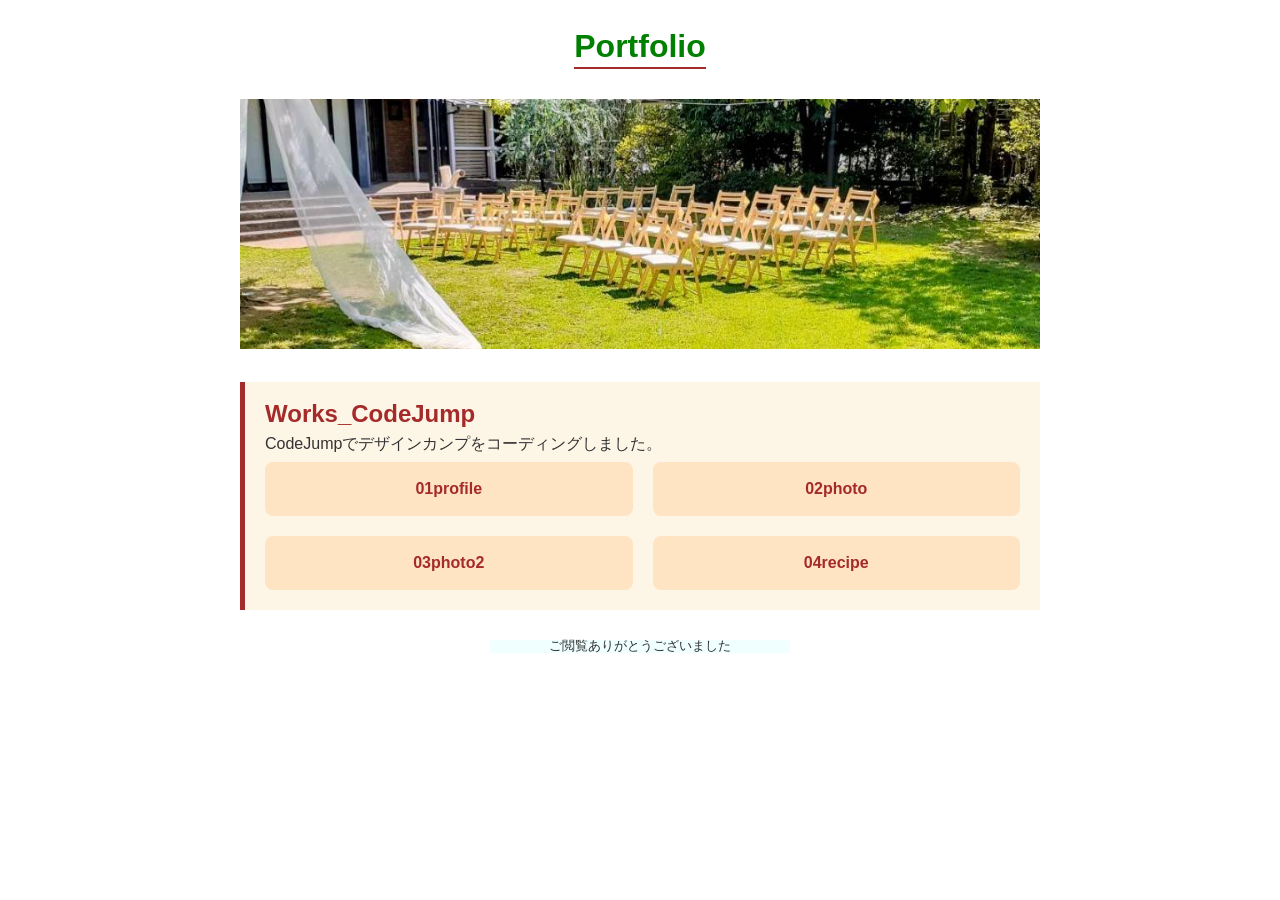
==== index.html @ 28f621e4 "トップページのレイアウト調整(HTML/CSS修正) メインビジュアル画像を追加" ====
<!DOCTYPE html>
<html lang="ja">

<head>
    <meta charset="UTF-8">
    <meta name="viewport" content="width=device-width, initial-scale=1.0">
    <title>Portfolio</title>
    <link rel="stylesheet" href="css/style.css">
</head>

<body>

    <header>
        <div id="headerTitle" class="wrapper">
            <h1>Portfolio</h1>
        </div>
    </header>

    <main>
        <section id="mainVisu" class="wrapper">
            <img src="image/mainVisual.jpg" alt="mainVisual">
        </section>

        <section id="mainContent" class="wrapper">
            <h2>Works_CodeJump</h2>
            <p>CodeJumpでデザインカンプをコーディングしました。</p>

            <ul>
                <li><a href="works_CodeJump/01profile/">01profile</a></li>
                <li><a href="works_CodeJump/02photo/">02photo</a></li>
                <li><a href="works_CodeJump/03photo2/">03photo2</a></li>
                <li><a href="works_CodeJump/04recipe/">04recipe</a></li>
            </ul>
        </section>
    </main>

    <footer>
        <div id="footerContent" class="wrapper">
            <p>ご閲覧ありがとうございました</p>
        </div>

    </footer>

</body>

</html>
---- css/style.css ----
@charset "UTF-8";
@import "reset.css";
@import "layout.css"
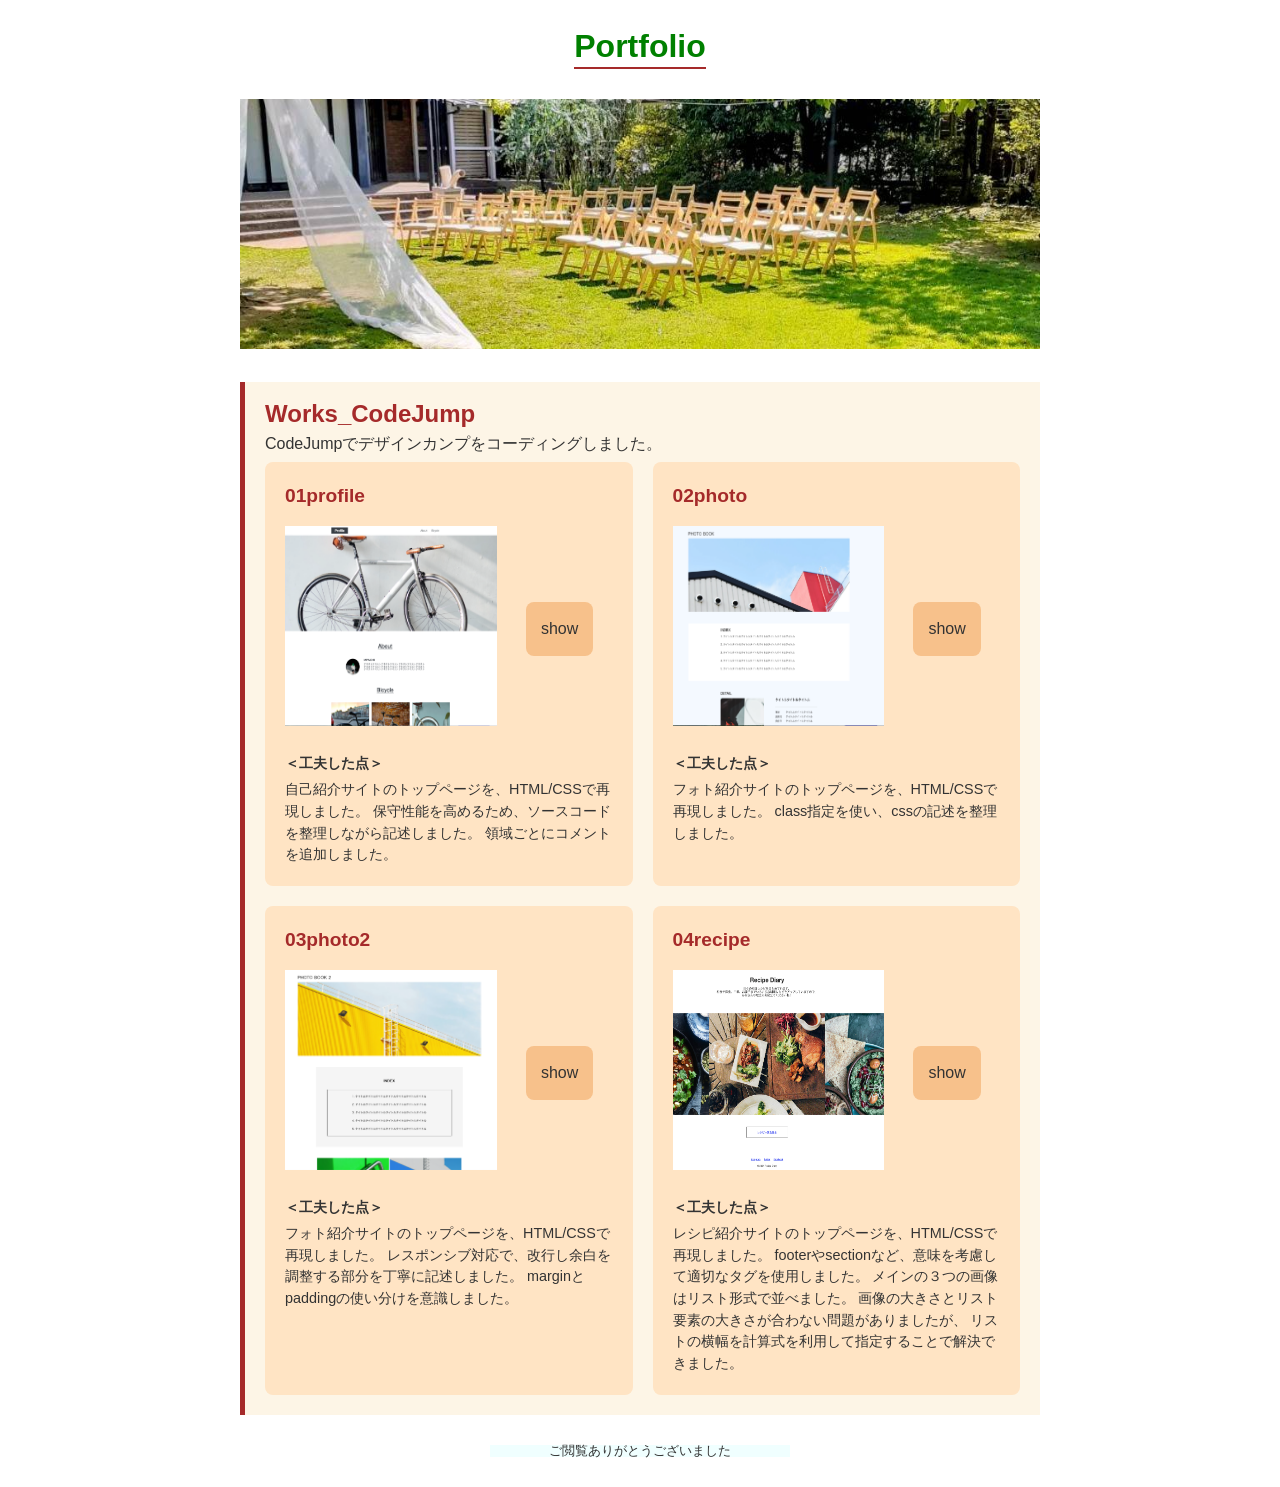
==== commit 7d9b7337: "メインコンテンツのデザイン変更" ====
--- a/index.html
+++ b/index.html
@@ -23,13 +23,67 @@
 
         <section id="mainContent" class="wrapper">
             <h2>Works_CodeJump</h2>
-            <p>CodeJumpでデザインカンプをコーディングしました。</p>
+            <p class="mainContentText">CodeJumpでデザインカンプをコーディングしました。</p>
 
             <ul>
-                <li><a href="works_CodeJump/01profile/">01profile</a></li>
-                <li><a href="works_CodeJump/02photo/">02photo</a></li>
-                <li><a href="works_CodeJump/03photo2/">03photo2</a></li>
-                <li><a href="works_CodeJump/04recipe/">04recipe</a></li>
+                <li>
+                    <h3>01profile</h3>
+                    <div class="listContents">
+                        <div><img src="image/01profile.png" alt="01profile"></div>
+                        <div><a class="worksButton" href="works_CodeJump/01profile/">show</a></div>
+                    </div>
+                    <div class="listText">
+                        <h4>＜工夫した点＞</h4>
+                        <p>自己紹介サイトのトップページを、HTML/CSSで再現しました。
+                            保守性能を高めるため、ソースコードを整理しながら記述しました。
+                            領域ごとにコメントを追加しました。
+                        </p>
+                    </div>
+                </li>
+
+                <li>
+                    <h3>02photo</h3>
+                    <div class="listContents">
+                        <div><img src="image/02photo.png" alt="02photo"></div>
+                        <div><a class="worksButton" href="works_CodeJump/02photo/">show</a></div>
+                    </div>
+                    <div class="listText">
+                        <h4>＜工夫した点＞</h4>
+                        <p>フォト紹介サイトのトップページを、HTML/CSSで再現しました。
+                            class指定を使い、cssの記述を整理しました。</p>
+                    </div>
+                </li>
+
+                <li>
+                    <h3>03photo2</h3>
+                    <div class="listContents">
+                        <div><img src="image/03photo2.png" alt="03photo2"></div>
+                        <div><a class="worksButton" href="works_CodeJump/03photo2/">show</a></div>
+                    </div>
+                    <div class="listText">
+                        <h4>＜工夫した点＞</h4>
+                        <p>フォト紹介サイトのトップページを、HTML/CSSで再現しました。
+                            レスポンシブ対応で、改行し余白を調整する部分を丁寧に記述しました。
+                            marginとpaddingの使い分けを意識しました。</p>
+                    </div>
+                </li>
+
+                <li>
+                    <h3>04recipe</h3>
+                    <div class="listContents">
+                        <div><img src="image/04recipe.png" alt="04recipe"></div>
+                        <div><a class="worksButton" href="works_CodeJump/04recipe/">show</a></div>
+                    </div>
+                    <div class="listText">
+                        <h4>＜工夫した点＞</h4>
+                        <p>レシピ紹介サイトのトップページを、HTML/CSSで再現しました。
+                            footerやsectionなど、意味を考慮して適切なタグを使用しました。
+                            メインの３つの画像はリスト形式で並べました。
+                            画像の大きさとリスト要素の大きさが合わない問題がありましたが、
+                            リストの横幅を計算式を利用して指定することで解決できました。</p>
+                    </div>
+                </li>
+
             </ul>
         </section>
     </main>
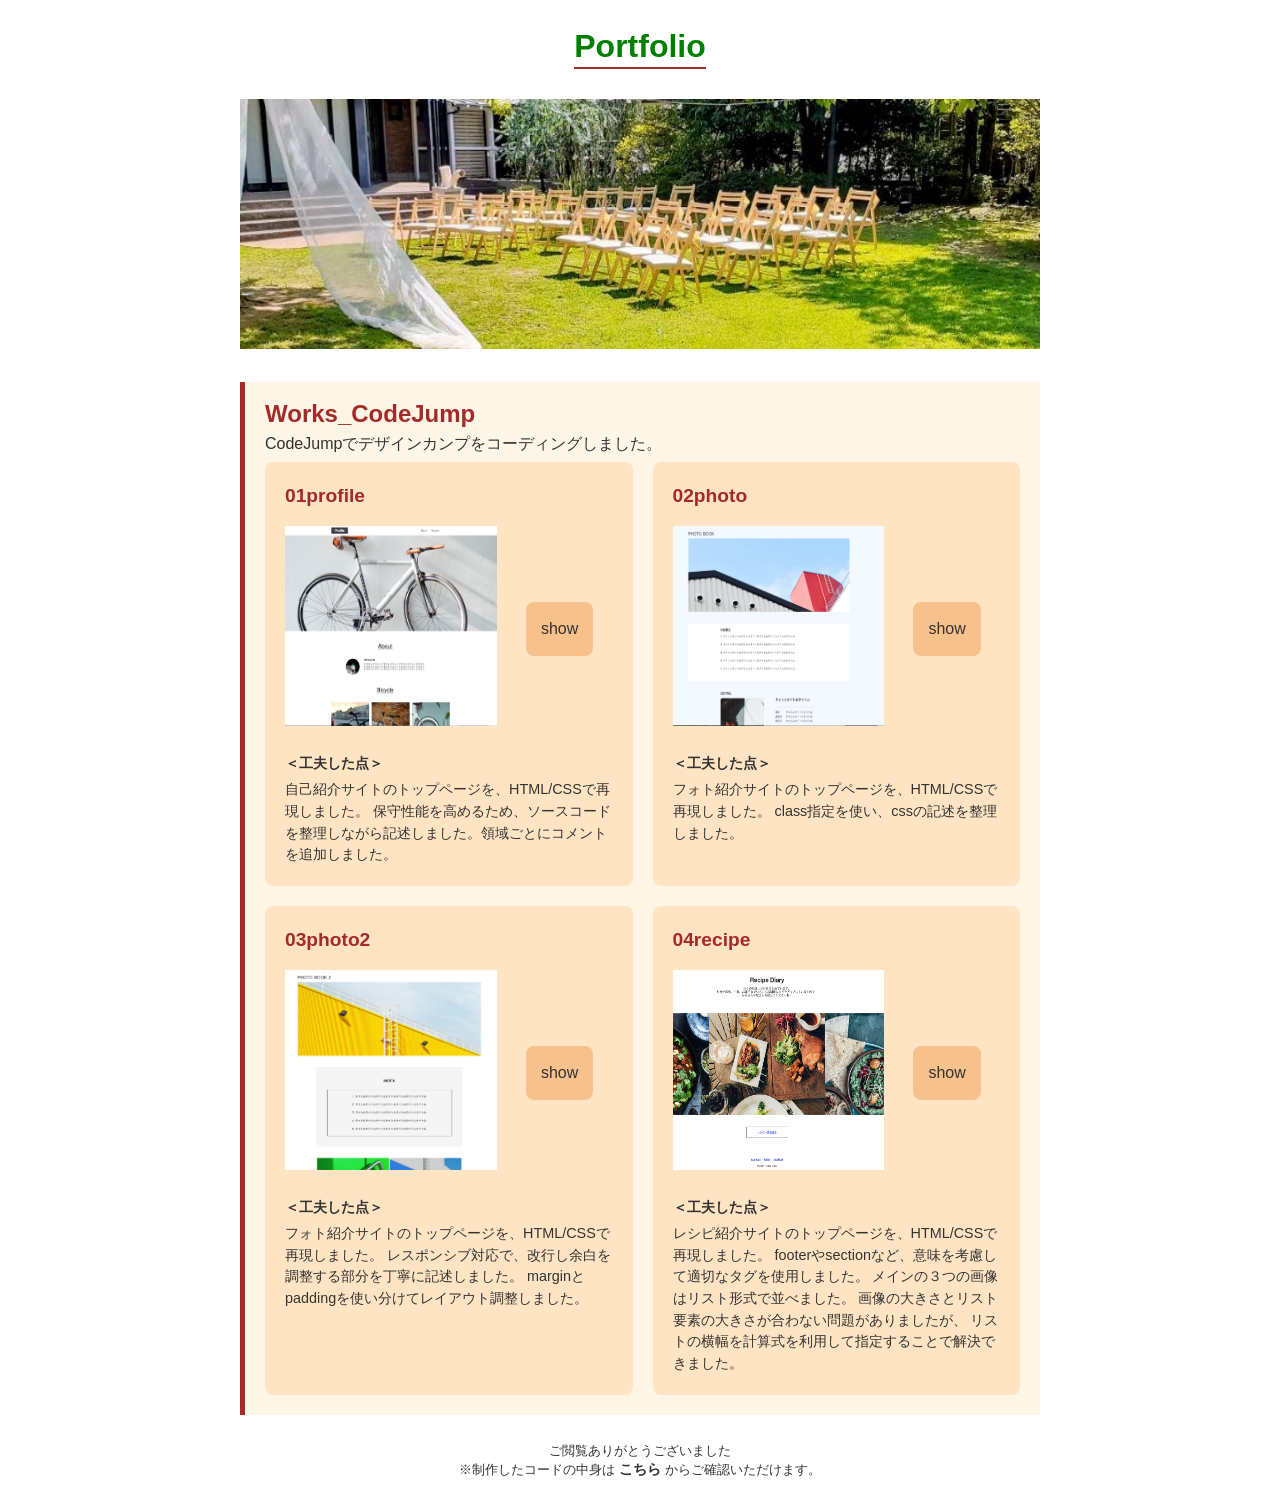
==== commit 15330bc1: "javascriptでの実装に変更" ====
--- a/index.html
+++ b/index.html
@@ -6,6 +6,7 @@
     <meta name="viewport" content="width=device-width, initial-scale=1.0">
     <title>Portfolio</title>
     <link rel="stylesheet" href="css/style.css">
+    <script src="javascript/script.js" defer></script>
 </head>
 
 <body>
@@ -17,73 +18,16 @@
     </header>
 
     <main>
-        <section id="mainVisu" class="wrapper">
-            <img src="image/mainVisual.jpg" alt="mainVisual">
+        <section id="mainVisual" class="wrapper">
+            <img src="image/mainVisual.jpg" alt="ポートフォリオのメインビジュアル">
         </section>
 
         <section id="mainContent" class="wrapper">
             <h2>Works_CodeJump</h2>
             <p class="mainContentText">CodeJumpでデザインカンプをコーディングしました。</p>
 
-            <ul>
-                <li>
-                    <h3>01profile</h3>
-                    <div class="listContents">
-                        <div><img src="image/01profile.png" alt="01profile"></div>
-                        <div><a class="worksButton" href="works_CodeJump/01profile/">show</a></div>
-                    </div>
-                    <div class="listText">
-                        <h4>＜工夫した点＞</h4>
-                        <p>自己紹介サイトのトップページを、HTML/CSSで再現しました。
-                            保守性能を高めるため、ソースコードを整理しながら記述しました。
-                            領域ごとにコメントを追加しました。
-                        </p>
-                    </div>
-                </li>
-
-                <li>
-                    <h3>02photo</h3>
-                    <div class="listContents">
-                        <div><img src="image/02photo.png" alt="02photo"></div>
-                        <div><a class="worksButton" href="works_CodeJump/02photo/">show</a></div>
-                    </div>
-                    <div class="listText">
-                        <h4>＜工夫した点＞</h4>
-                        <p>フォト紹介サイトのトップページを、HTML/CSSで再現しました。
-                            class指定を使い、cssの記述を整理しました。</p>
-                    </div>
-                </li>
-
-                <li>
-                    <h3>03photo2</h3>
-                    <div class="listContents">
-                        <div><img src="image/03photo2.png" alt="03photo2"></div>
-                        <div><a class="worksButton" href="works_CodeJump/03photo2/">show</a></div>
-                    </div>
-                    <div class="listText">
-                        <h4>＜工夫した点＞</h4>
-                        <p>フォト紹介サイトのトップページを、HTML/CSSで再現しました。
-                            レスポンシブ対応で、改行し余白を調整する部分を丁寧に記述しました。
-                            marginとpaddingの使い分けを意識しました。</p>
-                    </div>
-                </li>
-
-                <li>
-                    <h3>04recipe</h3>
-                    <div class="listContents">
-                        <div><img src="image/04recipe.png" alt="04recipe"></div>
-                        <div><a class="worksButton" href="works_CodeJump/04recipe/">show</a></div>
-                    </div>
-                    <div class="listText">
-                        <h4>＜工夫した点＞</h4>
-                        <p>レシピ紹介サイトのトップページを、HTML/CSSで再現しました。
-                            footerやsectionなど、意味を考慮して適切なタグを使用しました。
-                            メインの３つの画像はリスト形式で並べました。
-                            画像の大きさとリスト要素の大きさが合わない問題がありましたが、
-                            リストの横幅を計算式を利用して指定することで解決できました。</p>
-                    </div>
-                </li>
-
+            <ul id="worksList">
+                <!-- リスト要素はJavaScriptにて作成 -->
             </ul>
         </section>
     </main>
@@ -91,6 +35,9 @@
     <footer>
         <div id="footerContent" class="wrapper">
             <p>ご閲覧ありがとうございました</p>
+            <p>※制作したコードの中身は
+                <a href="https://github.com/Ayano-T116/portfolio" target="_blank">こちら</a>
+                からご確認いただけます。</p>
         </div>
 
     </footer>
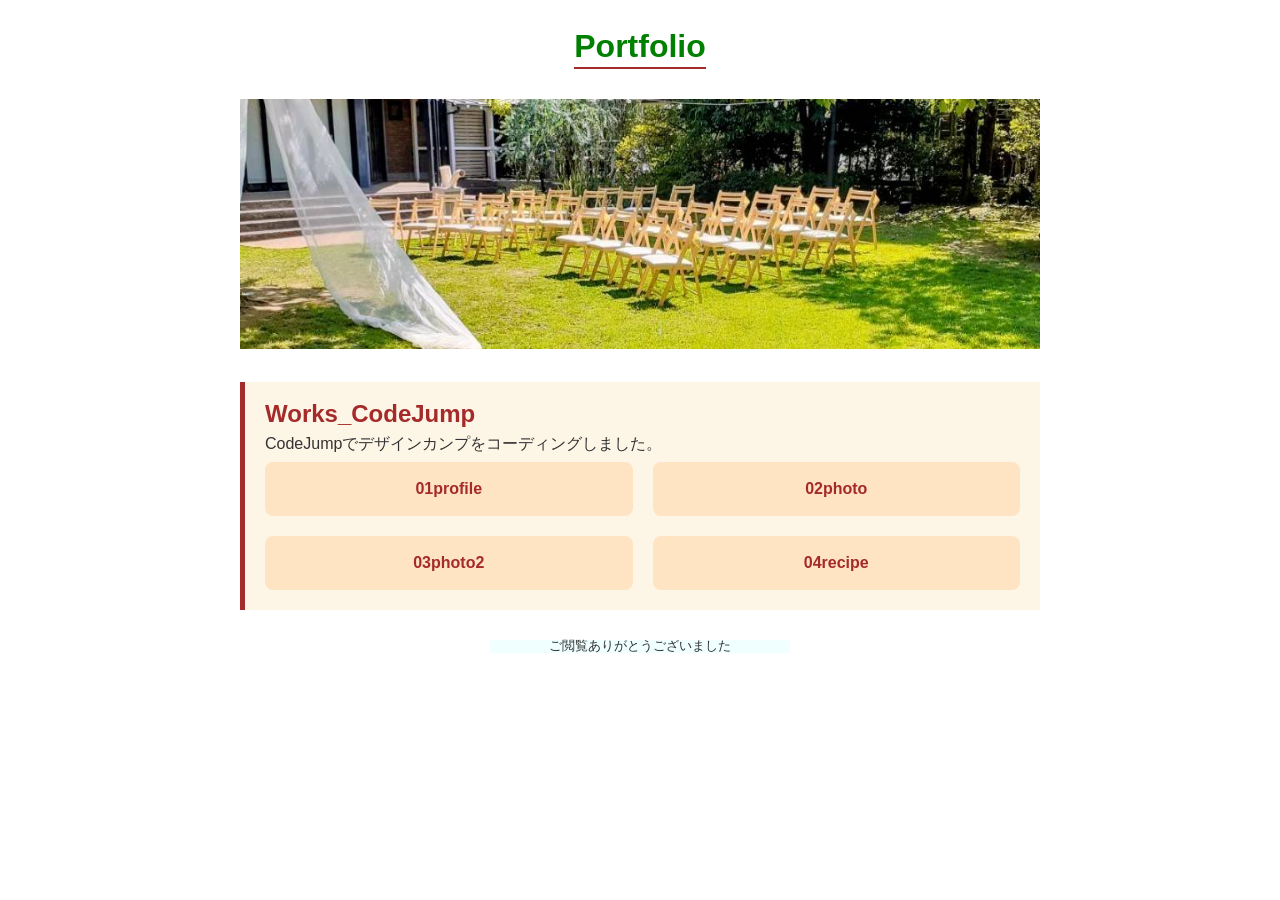
==== commit 99d3ce67: "Revert "Edit top"" ====
--- a/index.html
+++ b/index.html
@@ -6,7 +6,6 @@
     <meta name="viewport" content="width=device-width, initial-scale=1.0">
     <title>Portfolio</title>
     <link rel="stylesheet" href="css/style.css">
-    <script src="javascript/script.js" defer></script>
 </head>
 
 <body>
@@ -18,16 +17,19 @@
     </header>
 
     <main>
-        <section id="mainVisual" class="wrapper">
-            <img src="image/mainVisual.jpg" alt="ポートフォリオのメインビジュアル">
+        <section id="mainVisu" class="wrapper">
+            <img src="image/mainVisual.jpg" alt="mainVisual">
         </section>
 
         <section id="mainContent" class="wrapper">
             <h2>Works_CodeJump</h2>
-            <p class="mainContentText">CodeJumpでデザインカンプをコーディングしました。</p>
+            <p>CodeJumpでデザインカンプをコーディングしました。</p>
 
-            <ul id="worksList">
-                <!-- リスト要素はJavaScriptにて作成 -->
+            <ul>
+                <li><a href="works_CodeJump/01profile/">01profile</a></li>
+                <li><a href="works_CodeJump/02photo/">02photo</a></li>
+                <li><a href="works_CodeJump/03photo2/">03photo2</a></li>
+                <li><a href="works_CodeJump/04recipe/">04recipe</a></li>
             </ul>
         </section>
     </main>
@@ -35,9 +37,6 @@
     <footer>
         <div id="footerContent" class="wrapper">
             <p>ご閲覧ありがとうございました</p>
-            <p>※制作したコードの中身は
-                <a href="https://github.com/Ayano-T116/portfolio" target="_blank">こちら</a>
-                からご確認いただけます。</p>
         </div>
 
     </footer>
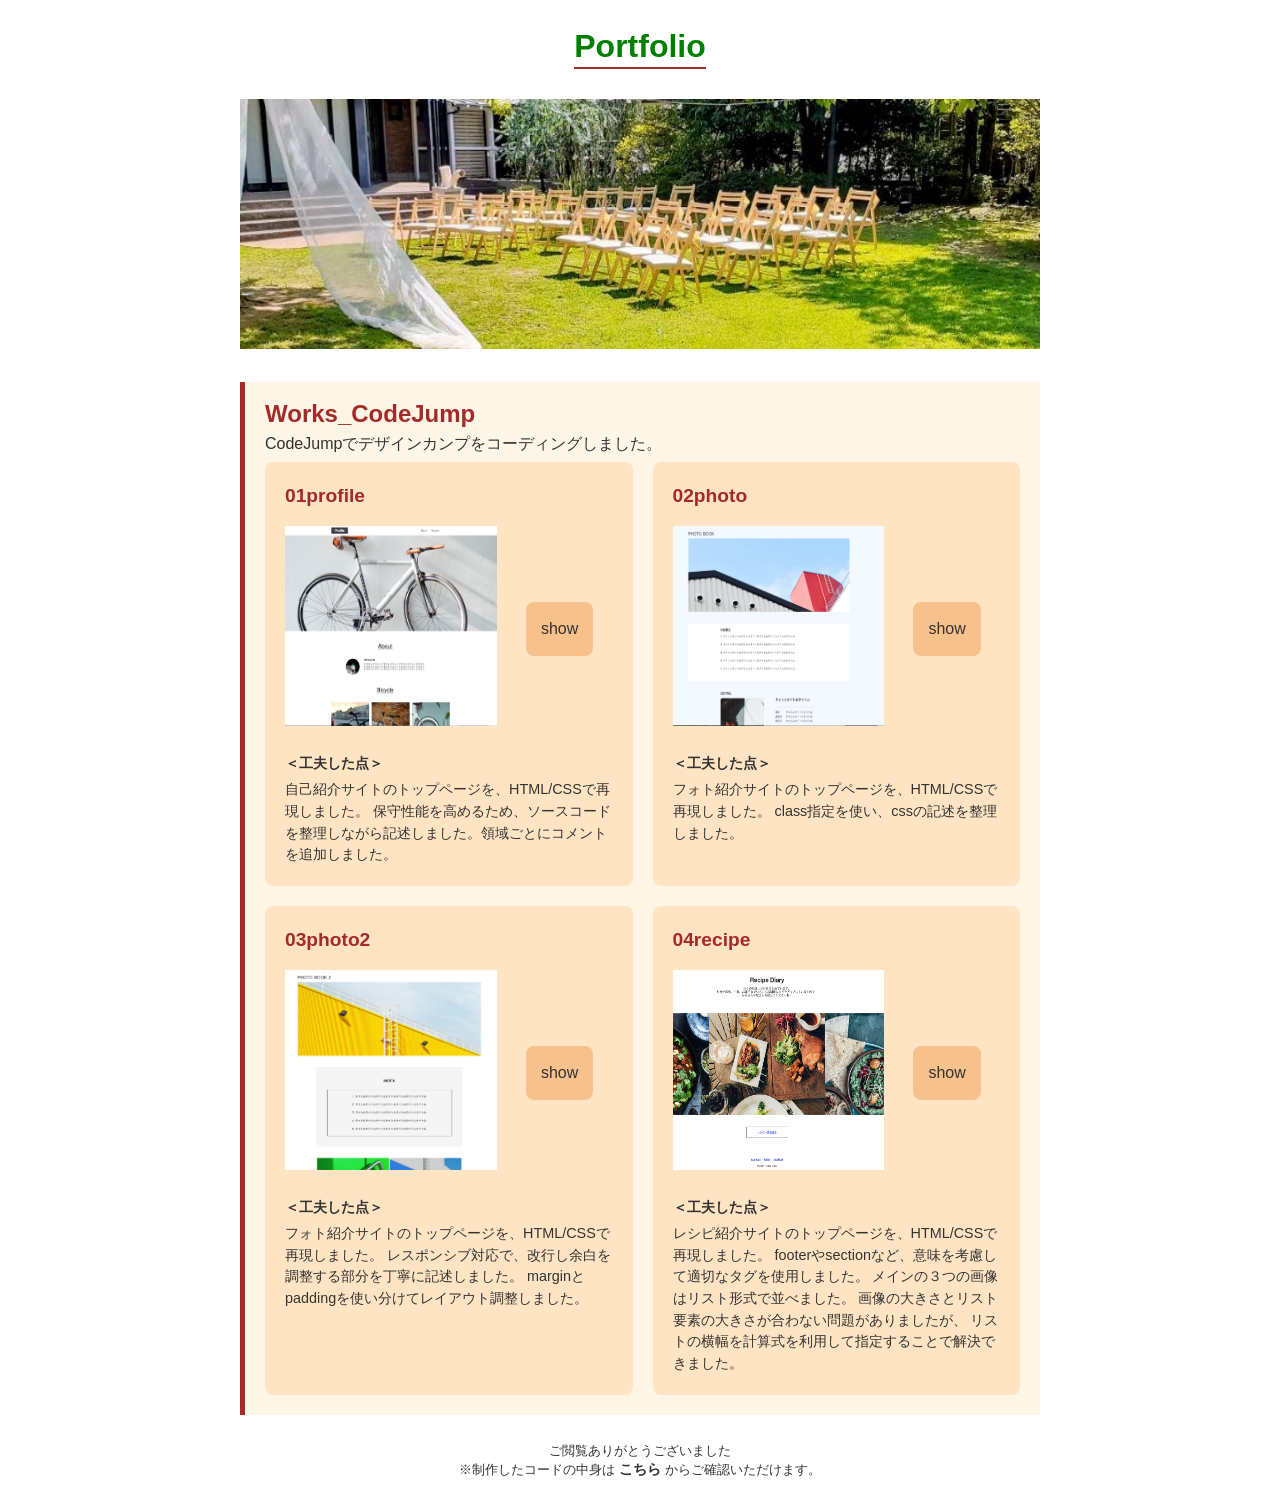
==== commit 2be81b7b: "topPageレイアウト変更、JS使用" ====
--- a/index.html
+++ b/index.html
@@ -6,6 +6,7 @@
     <meta name="viewport" content="width=device-width, initial-scale=1.0">
     <title>Portfolio</title>
     <link rel="stylesheet" href="css/style.css">
+    <script src="javascript/script.js" defer></script>
 </head>
 
 <body>
@@ -17,19 +18,16 @@
     </header>
 
     <main>
-        <section id="mainVisu" class="wrapper">
-            <img src="image/mainVisual.jpg" alt="mainVisual">
+        <section id="mainVisual" class="wrapper">
+            <img src="image/mainVisual.jpg" alt="ポートフォリオのメインビジュアル">
         </section>
 
         <section id="mainContent" class="wrapper">
             <h2>Works_CodeJump</h2>
-            <p>CodeJumpでデザインカンプをコーディングしました。</p>
+            <p class="mainContentText">CodeJumpでデザインカンプをコーディングしました。</p>
 
-            <ul>
-                <li><a href="works_CodeJump/01profile/">01profile</a></li>
-                <li><a href="works_CodeJump/02photo/">02photo</a></li>
-                <li><a href="works_CodeJump/03photo2/">03photo2</a></li>
-                <li><a href="works_CodeJump/04recipe/">04recipe</a></li>
+            <ul id="worksList">
+                <!-- リスト要素はJavaScriptにて作成 -->
             </ul>
         </section>
     </main>
@@ -37,6 +35,9 @@
     <footer>
         <div id="footerContent" class="wrapper">
             <p>ご閲覧ありがとうございました</p>
+            <p>※制作したコードの中身は
+                <a href="https://github.com/Ayano-T116/portfolio" target="_blank">こちら</a>
+                からご確認いただけます。</p>
         </div>
 
     </footer>
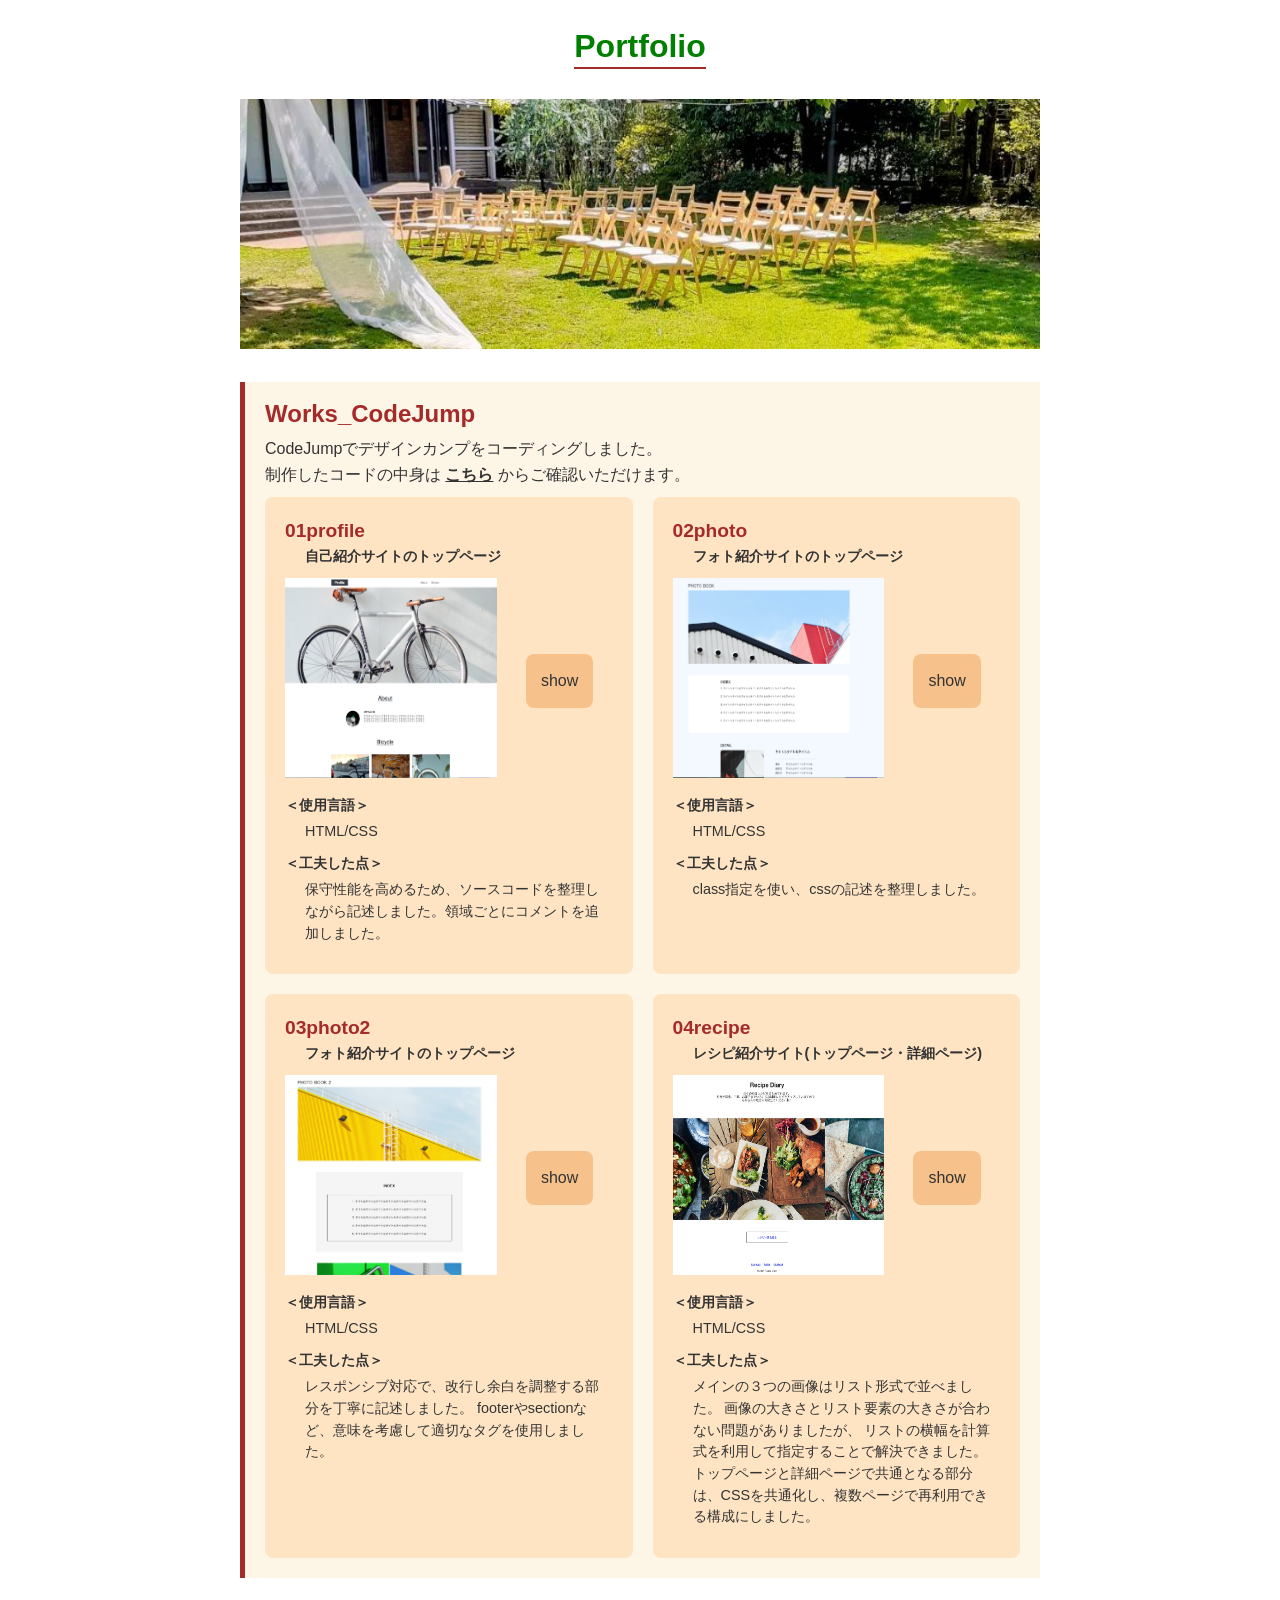
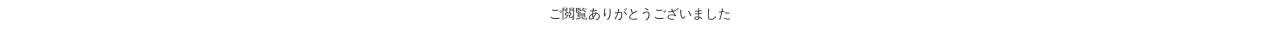
==== commit acc6263a: "トップページのレイアウトとコメントを変更" ====
--- a/index.html
+++ b/index.html
@@ -24,7 +24,12 @@
 
         <section id="mainContent" class="wrapper">
             <h2>Works_CodeJump</h2>
-            <p class="mainContentText">CodeJumpでデザインカンプをコーディングしました。</p>
+            <p class="mainContentText">
+                CodeJumpでデザインカンプをコーディングしました。<br>
+                制作したコードの中身は
+                <a href="https://github.com/Ayano-T116/portfolio" target="_blank">こちら</a>
+                からご確認いただけます。
+            </p>
 
             <ul id="worksList">
                 <!-- リスト要素はJavaScriptにて作成 -->
@@ -35,9 +40,6 @@
     <footer>
         <div id="footerContent" class="wrapper">
             <p>ご閲覧ありがとうございました</p>
-            <p>※制作したコードの中身は
-                <a href="https://github.com/Ayano-T116/portfolio" target="_blank">こちら</a>
-                からご確認いただけます。</p>
         </div>
 
     </footer>
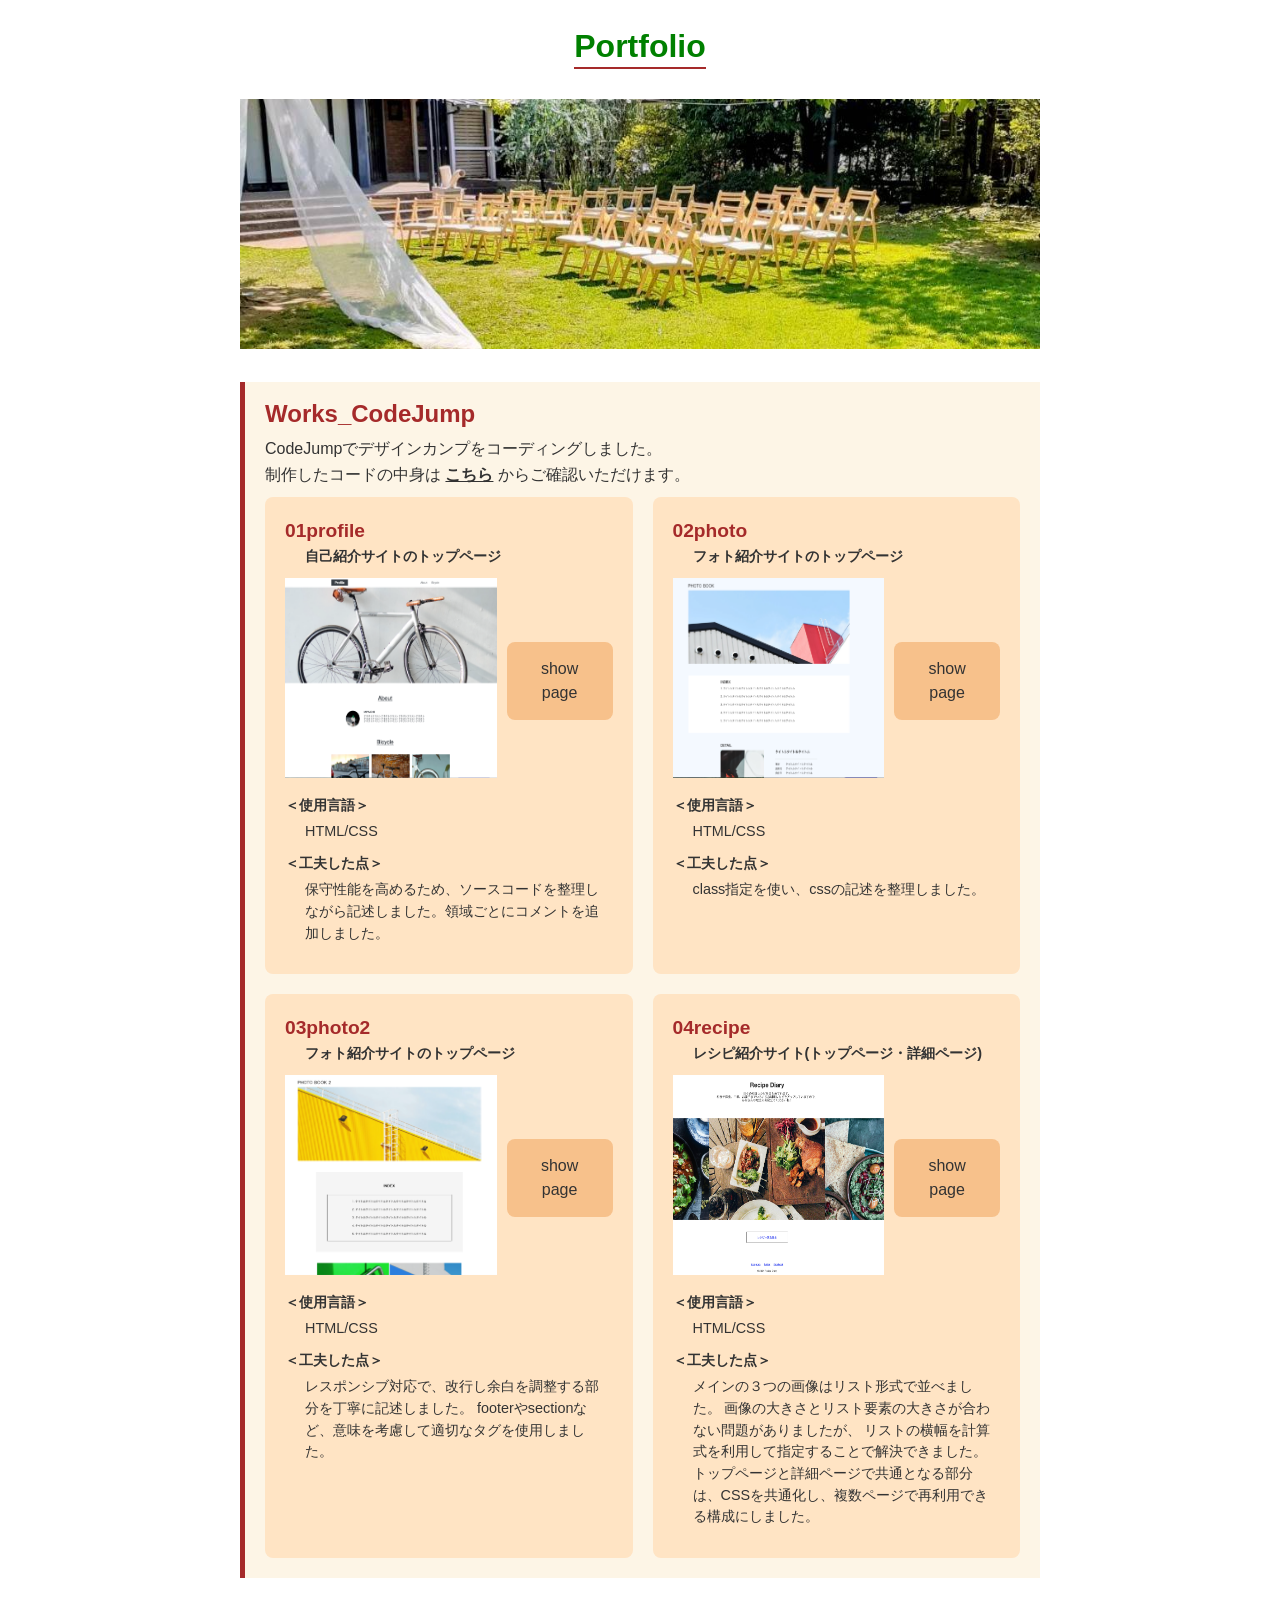
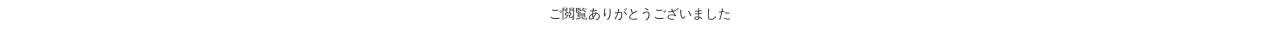
==== commit 1c22dfa3: "定数定義ファイルを作成" ====
--- a/index.html
+++ b/index.html
@@ -6,7 +6,7 @@
     <meta name="viewport" content="width=device-width, initial-scale=1.0">
     <title>Portfolio</title>
     <link rel="stylesheet" href="css/style.css">
-    <script src="javascript/script.js" defer></script>
+    
 </head>
 
 <body>
@@ -44,6 +44,7 @@
 
     </footer>
 
+    <script type="module" src="javascript/script.js"></script>
 </body>
 
 </html>
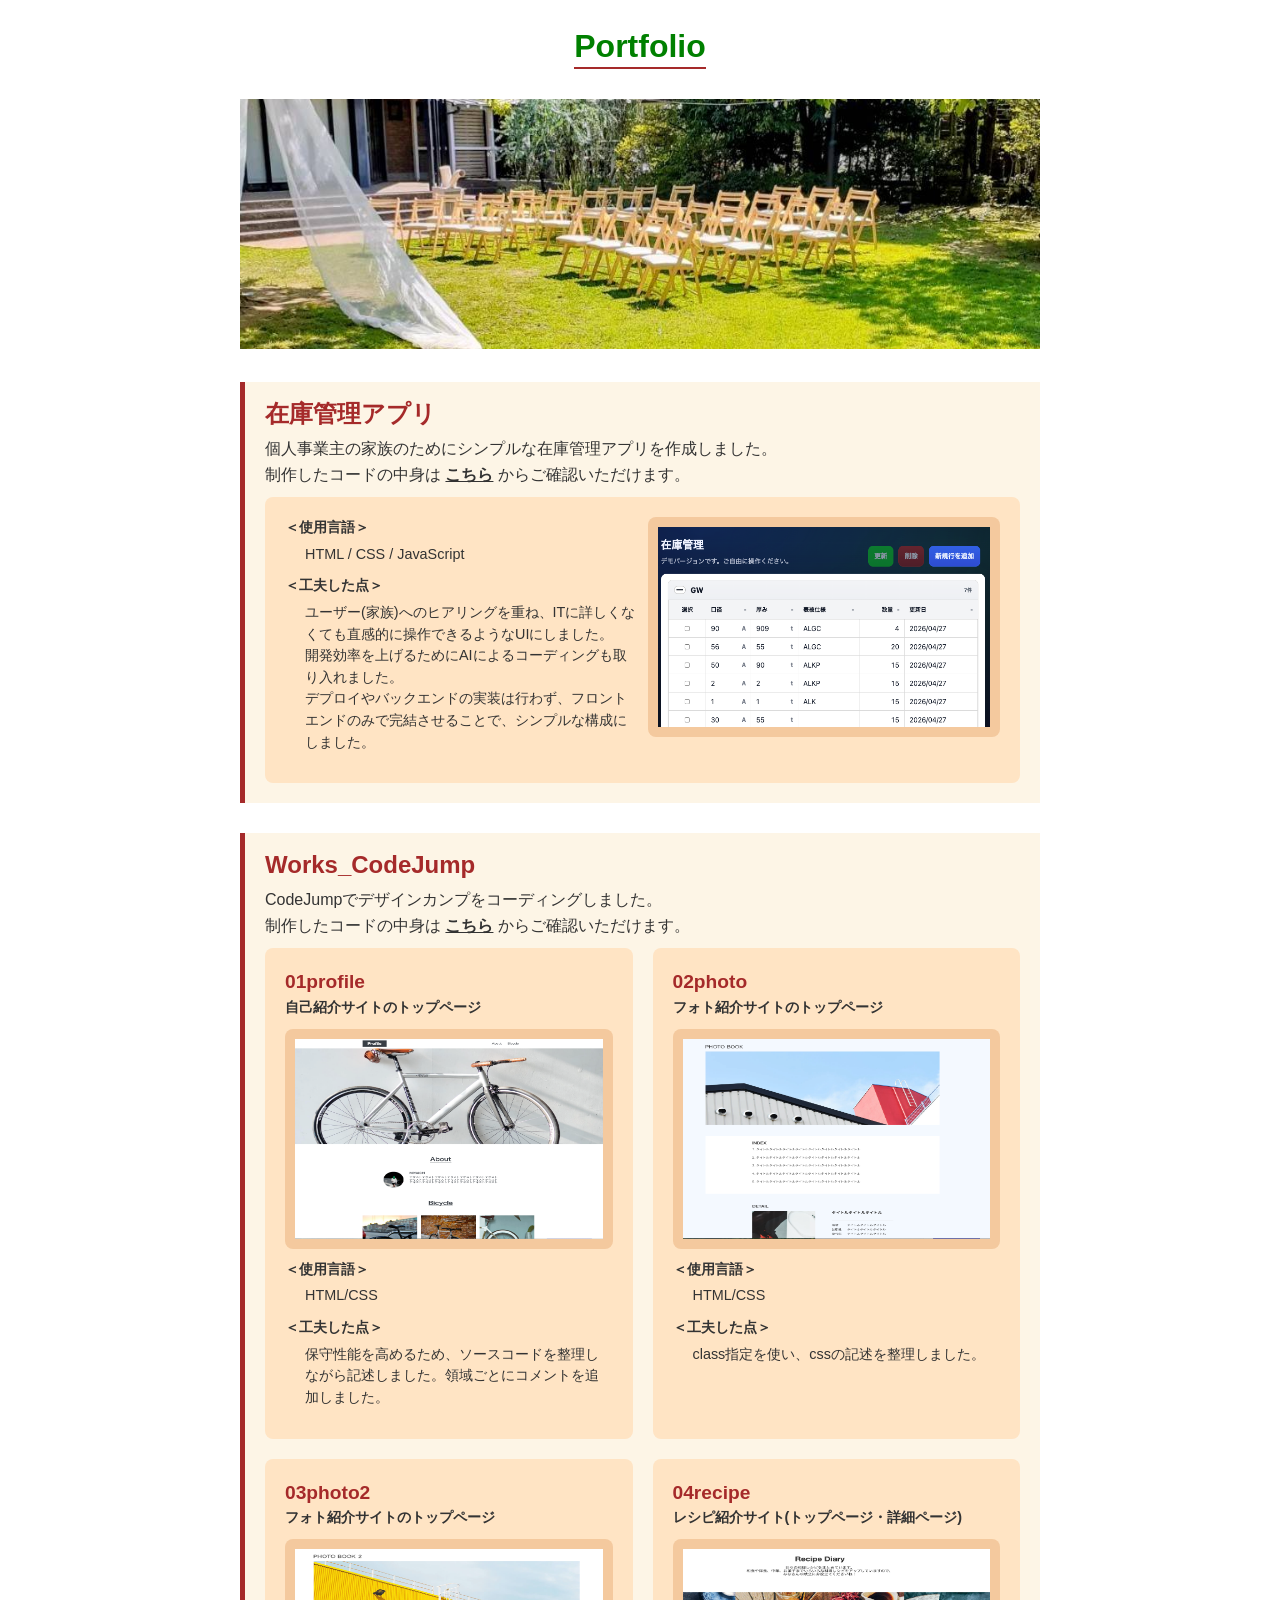
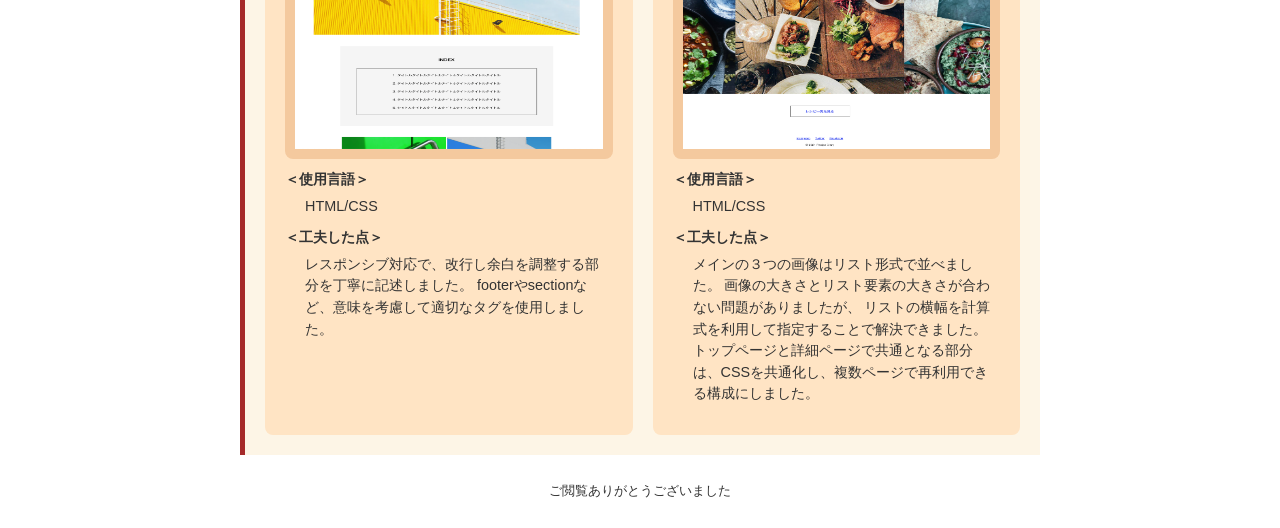
==== commit e561a4cd: "在庫管理アプリを追加" ====
--- a/index.html
+++ b/index.html
@@ -6,7 +6,7 @@
     <meta name="viewport" content="width=device-width, initial-scale=1.0">
     <title>Portfolio</title>
     <link rel="stylesheet" href="css/style.css">
-    
+
 </head>
 
 <body>
@@ -22,12 +22,39 @@
             <img src="image/mainVisual.jpg" alt="ポートフォリオのメインビジュアル">
         </section>
 
-        <section id="mainContent" class="wrapper">
+        <section id="inventoryApp" class="wrapper contents">
+            <h2>在庫管理アプリ</h2>
+            <p class="mainContentText">
+                個人事業主の家族のためにシンプルな在庫管理アプリを作成しました。<br>
+                制作したコードの中身は
+                <a class="mainContentText-a" href="https://github.com/Ayano-T116/inventory_app" target="_blank">こちら</a>
+                からご確認いただけます。
+            </p>
+            <div id="inventoryAppContent" class="worksList-li">
+                <div class="listText">
+                    <h4>＜使用言語＞</h4>
+                    <p class="listText-p">HTML / CSS / JavaScript</p>
+                    <h4>＜工夫した点＞</h4>
+                    <p class="listText-p">
+                        ユーザー(家族)へのヒアリングを重ね、ITに詳しくなくても直感的に操作できるようなUIにしました。<br>
+                        開発効率を上げるためにAIによるコーディングも取り入れました。<br>
+                        デプロイやバックエンドの実装は行わず、フロントエンドのみで完結させることで、シンプルな構成にしました。
+                    </p>
+                </div>
+                <a class="worksButton" href="https://inventory-app-demo-sooty.vercel.app/" target="_blank">
+                    <img class="worksImage" src="image/inventory-app.png" alt="在庫管理アプリのイメージ画像">
+                </a>
+
+            </div>
+
+        </section>
+
+        <section id="CodeJump" class="wrapper contents">
             <h2>Works_CodeJump</h2>
             <p class="mainContentText">
                 CodeJumpでデザインカンプをコーディングしました。<br>
                 制作したコードの中身は
-                <a href="https://github.com/Ayano-T116/portfolio" target="_blank">こちら</a>
+                <a class="mainContentText-a" href="https://github.com/Ayano-T116/portfolio" target="_blank">こちら</a>
                 からご確認いただけます。
             </p>
 
